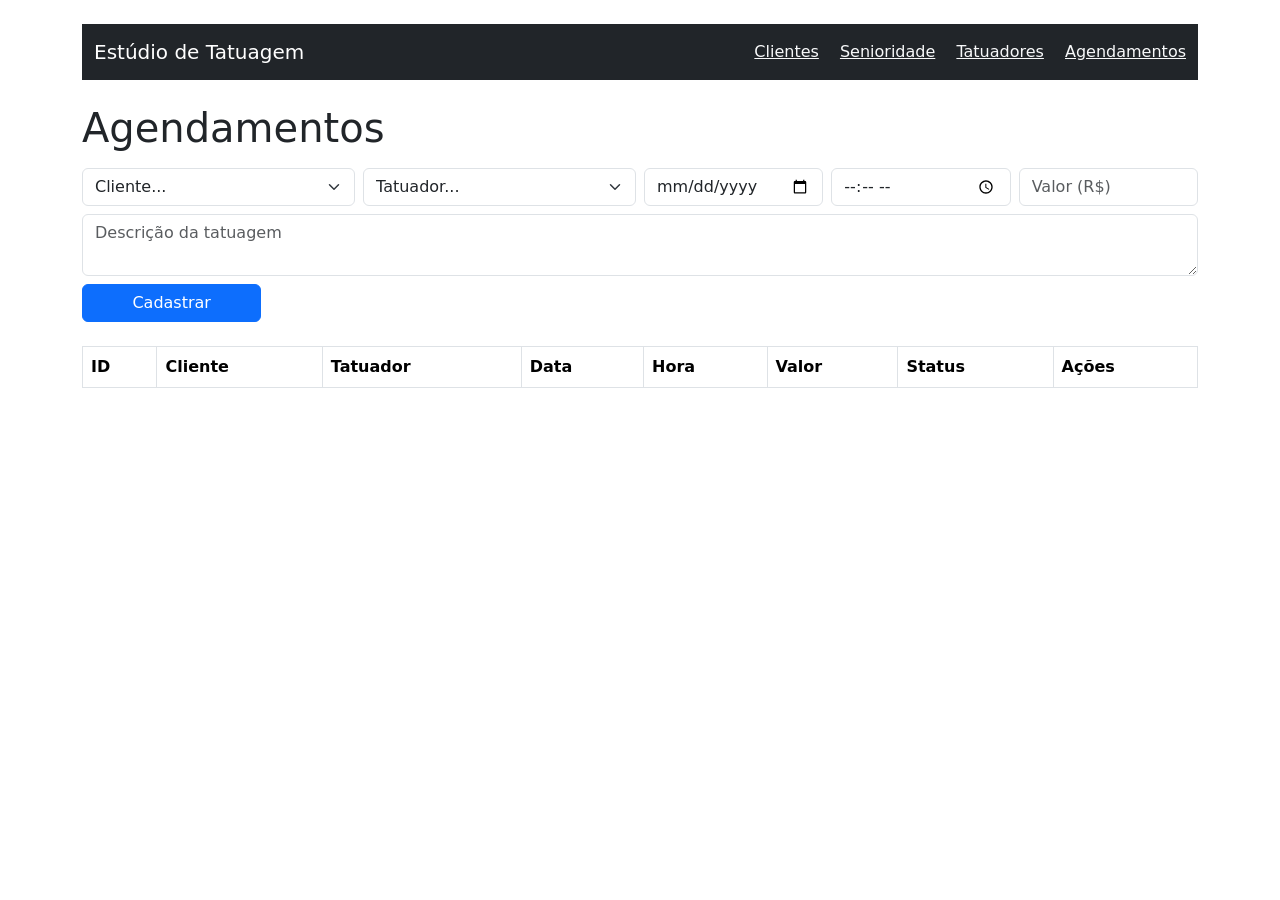
==== frontend/agendamentos.html @ 3b1fe72a "finalizei a aula 8, conectando o agendamento, usandoa festAPI para testar, usei o front para testar," ====
<!DOCTYPE html>
<html lang="pt-br">
<head>
  <meta charset="UTF-8">
  <title>Agendamentos — Estúdio de Tatuagem</title>
  <link href="https://cdn.jsdelivr.net/npm/bootstrap@5.3.0/dist/css/bootstrap.min.css" rel="stylesheet">
</head>
<body class="container py-4">

  <nav class="navbar navbar-dark bg-dark mb-4">
    <div class="container">
      <span class="navbar-brand">Estúdio de Tatuagem</span>
      <div>
        <a href="clientes.html" class="text-light me-3">Clientes</a>
        <a href="senioridade.html" class="text-light me-3">Senioridade</a>
        <a href="tatuadores.html" class="text-light me-3">Tatuadores</a>
        <a href="agendamentos.html" class="text-light">Agendamentos</a>
      </div>
    </div>
  </nav>

  <h1>Agendamentos</h1>

  <!-- Formulário para cadastrar novo agendamento -->
  <form id="form-agendamento" class="row g-2 mt-2 mb-4">
    <div class="col-md-3">
      <select id="idcliente" class="form-select" required>
        <option value="">Cliente...</option>
      </select>
    </div>
    <div class="col-md-3">
      <select id="idtatuador" class="form-select" required>
        <option value="">Tatuador...</option>
      </select>
    </div>
    <div class="col-md-2">
      <input type="date" id="dataagendamento" class="form-control" required>
    </div>
    <div class="col-md-2">
      <input type="time" id="horaagendamento" class="form-control" required>
    </div>
    <div class="col-md-2">
      <input type="number" id="valortatuagem" class="form-control" placeholder="Valor (R$)" step="0.01" min="0">
    </div>
    <div class="col-md-12">
      <textarea id="descricaotatuagem" class="form-control" placeholder="Descrição da tatuagem"></textarea>
    </div>

    <!-- Esse bloco começa escondido — só aparece quando estamos editando um agendamento existente -->
    <div class="col-md-3" id="bloco-status" style="display: none;">
      <select id="status" class="form-select">
        <option value="pendente">Pendente</option>
        <option value="confirmado">Confirmado</option>
        <option value="concluido">Concluído</option>
        <option value="cancelado">Cancelado</option>
      </select>
    </div>

    <div class="col-md-2">
      <button id="btn-submit-agendamento" type="submit" class="btn btn-primary w-100">Cadastrar</button>
    </div>
  </form>

  <!-- Tabela onde os agendamentos vão aparecer -->
  <table class="table table-bordered">
    <thead>
      <tr>
        <th>ID</th>
        <th>Cliente</th>
        <th>Tatuador</th>
        <th>Data</th>
        <th>Hora</th>
        <th>Valor</th>
        <th>Status</th>
        <th>Ações</th>
      </tr>
    </thead>
    <tbody id="corpo-tabela">
      <!-- os agendamentos vão aparecer aqui -->
    </tbody>
  </table>

  <script src="js/agendamentos.js"></script>

</body>
</html>
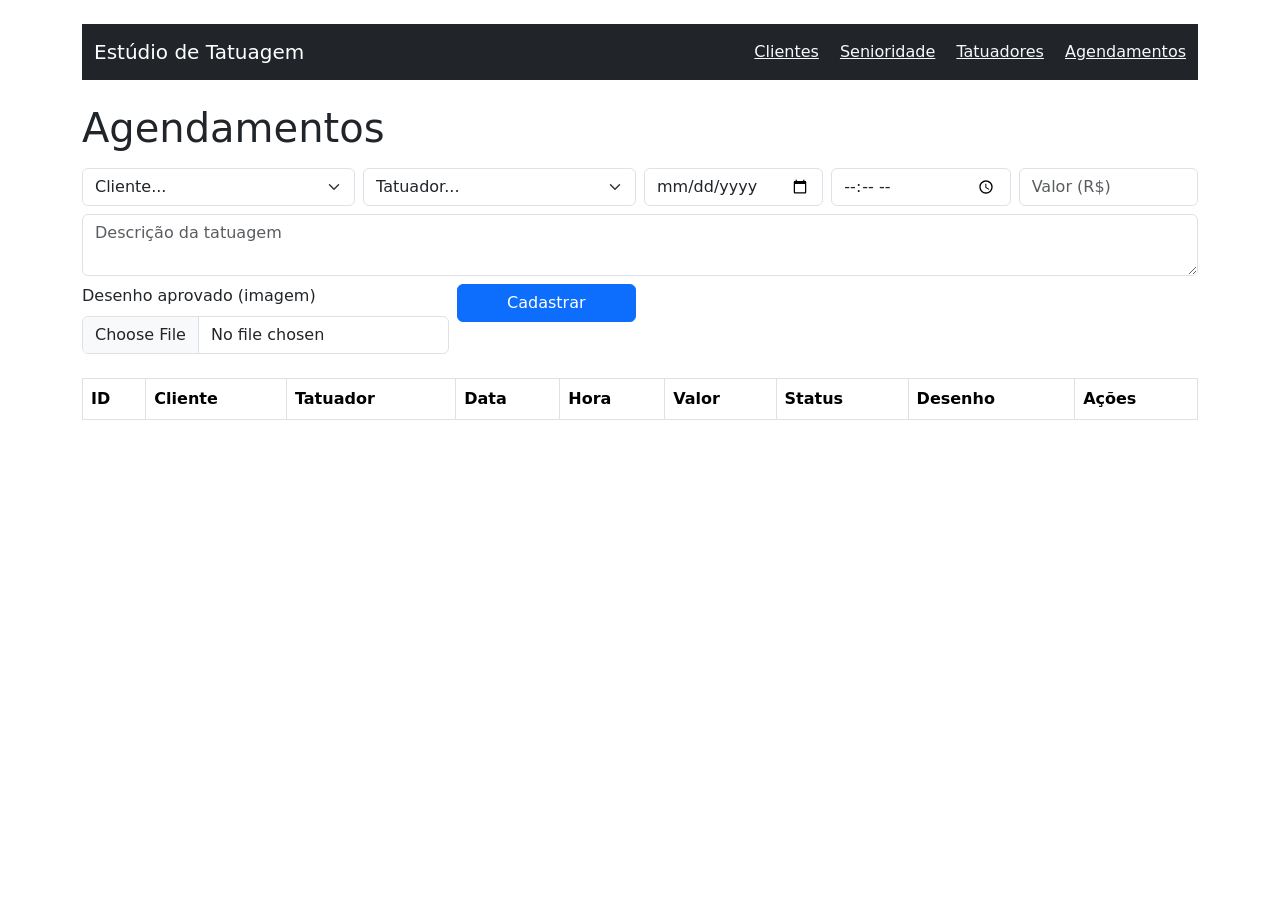
==== commit b5ea4104: "finalizei a aula 9, consegui dar continuidade a atividade pois antes o fastap não estava carregando," ====
--- a/frontend/agendamentos.html
+++ b/frontend/agendamentos.html
@@ -1,86 +1,110 @@
-<!DOCTYPE html>
+<!doctype html>
 <html lang="pt-br">
-<head>
-  <meta charset="UTF-8">
-  <title>Agendamentos — Estúdio de Tatuagem</title>
-  <link href="https://cdn.jsdelivr.net/npm/bootstrap@5.3.0/dist/css/bootstrap.min.css" rel="stylesheet">
-</head>
-<body class="container py-4">
+  <head>
+    <meta charset="UTF-8" />
+    <title>Agendamentos — Estúdio de Tatuagem</title>
+    <link
+      href="https://cdn.jsdelivr.net/npm/bootstrap@5.3.0/dist/css/bootstrap.min.css"
+      rel="stylesheet"
+    />
+  </head>
+  <body class="container py-4">
+    <nav class="navbar navbar-dark bg-dark mb-4">
+      <div class="container">
+        <span class="navbar-brand">Estúdio de Tatuagem</span>
+        <div>
+          <a href="clientes.html" class="text-light me-3">Clientes</a>
+          <a href="senioridade.html" class="text-light me-3">Senioridade</a>
+          <a href="tatuadores.html" class="text-light me-3">Tatuadores</a>
+          <a href="agendamentos.html" class="text-light">Agendamentos</a>
+        </div>
+      </div>
+    </nav>
 
-  <nav class="navbar navbar-dark bg-dark mb-4">
-    <div class="container">
-      <span class="navbar-brand">Estúdio de Tatuagem</span>
-      <div>
-        <a href="clientes.html" class="text-light me-3">Clientes</a>
-        <a href="senioridade.html" class="text-light me-3">Senioridade</a>
-        <a href="tatuadores.html" class="text-light me-3">Tatuadores</a>
-        <a href="agendamentos.html" class="text-light">Agendamentos</a>
+    <h1>Agendamentos</h1>
+
+    <!-- Formulário para cadastrar novo agendamento -->
+    <form id="form-agendamento" class="row g-2 mt-2 mb-4">
+      <div class="col-md-3">
+        <select id="idcliente" class="form-select" required>
+          <option value="">Cliente...</option>
+        </select>
       </div>
-    </div>
-  </nav>
+      <div class="col-md-3">
+        <select id="idtatuador" class="form-select" required>
+          <option value="">Tatuador...</option>
+        </select>
+      </div>
+      <div class="col-md-2">
+        <input type="date" id="dataagendamento" class="form-control" required />
+      </div>
+      <div class="col-md-2">
+        <input type="time" id="horaagendamento" class="form-control" required />
+      </div>
+      <div class="col-md-2">
+        <input
+          type="number"
+          id="valortatuagem"
+          class="form-control"
+          placeholder="Valor (R$)"
+          step="0.01"
+          min="0"
+        />
+      </div>
+      <div class="col-md-12">
+        <textarea
+          id="descricaotatuagem"
+          class="form-control"
+          placeholder="Descrição da tatuagem"
+        ></textarea>
+      </div>
+      <div class="col-md-4">
+        <label class="form-label">Desenho aprovado (imagem)</label>
+        <input type="file" id="desenho" class="form-control" accept="image/*" />
+      </div>
 
-  <h1>Agendamentos</h1>
 
-  <!-- Formulário para cadastrar novo agendamento -->
-  <form id="form-agendamento" class="row g-2 mt-2 mb-4">
-    <div class="col-md-3">
-      <select id="idcliente" class="form-select" required>
-        <option value="">Cliente...</option>
-      </select>
-    </div>
-    <div class="col-md-3">
-      <select id="idtatuador" class="form-select" required>
-        <option value="">Tatuador...</option>
-      </select>
-    </div>
-    <div class="col-md-2">
-      <input type="date" id="dataagendamento" class="form-control" required>
-    </div>
-    <div class="col-md-2">
-      <input type="time" id="horaagendamento" class="form-control" required>
-    </div>
-    <div class="col-md-2">
-      <input type="number" id="valortatuagem" class="form-control" placeholder="Valor (R$)" step="0.01" min="0">
-    </div>
-    <div class="col-md-12">
-      <textarea id="descricaotatuagem" class="form-control" placeholder="Descrição da tatuagem"></textarea>
-    </div>
+      <!-- Esse bloco começa escondido — só aparece quando estamos editando um agendamento existente -->
+      <div class="col-md-3" id="bloco-status" style="display: none">
+        <select id="status" class="form-select">
+          <option value="pendente">Pendente</option>
+          <option value="confirmado">Confirmado</option>
+          <option value="concluido">Concluído</option>
+          <option value="cancelado">Cancelado</option>
+        </select>
+      </div>
 
-    <!-- Esse bloco começa escondido — só aparece quando estamos editando um agendamento existente -->
-    <div class="col-md-3" id="bloco-status" style="display: none;">
-      <select id="status" class="form-select">
-        <option value="pendente">Pendente</option>
-        <option value="confirmado">Confirmado</option>
-        <option value="concluido">Concluído</option>
-        <option value="cancelado">Cancelado</option>
-      </select>
-    </div>
+      <div class="col-md-2">
+        <button
+          id="btn-submit-agendamento"
+          type="submit"
+          class="btn btn-primary w-100"
+        >
+          Cadastrar
+        </button>
+      </div>
+    </form>
 
-    <div class="col-md-2">
-      <button id="btn-submit-agendamento" type="submit" class="btn btn-primary w-100">Cadastrar</button>
-    </div>
-  </form>
+    <!-- Tabela onde os agendamentos vão aparecer -->
+    <table class="table table-bordered">
+      <thead>
+        <tr>
+          <th>ID</th>
+          <th>Cliente</th>
+          <th>Tatuador</th>
+          <th>Data</th>
+          <th>Hora</th>
+          <th>Valor</th>
+          <th>Status</th>
+          <th>Desenho</th>
+          <th>Ações</th>
+        </tr>
+      </thead>
+      <tbody id="corpo-tabela">
+        <!-- os agendamentos vão aparecer aqui -->
+      </tbody>
+    </table>
 
-  <!-- Tabela onde os agendamentos vão aparecer -->
-  <table class="table table-bordered">
-    <thead>
-      <tr>
-        <th>ID</th>
-        <th>Cliente</th>
-        <th>Tatuador</th>
-        <th>Data</th>
-        <th>Hora</th>
-        <th>Valor</th>
-        <th>Status</th>
-        <th>Ações</th>
-      </tr>
-    </thead>
-    <tbody id="corpo-tabela">
-      <!-- os agendamentos vão aparecer aqui -->
-    </tbody>
-  </table>
-
-  <script src="js/agendamentos.js"></script>
-
-</body>
-</html>+    <script src="js/agendamentos.js"></script>
+  </body>
+</html>
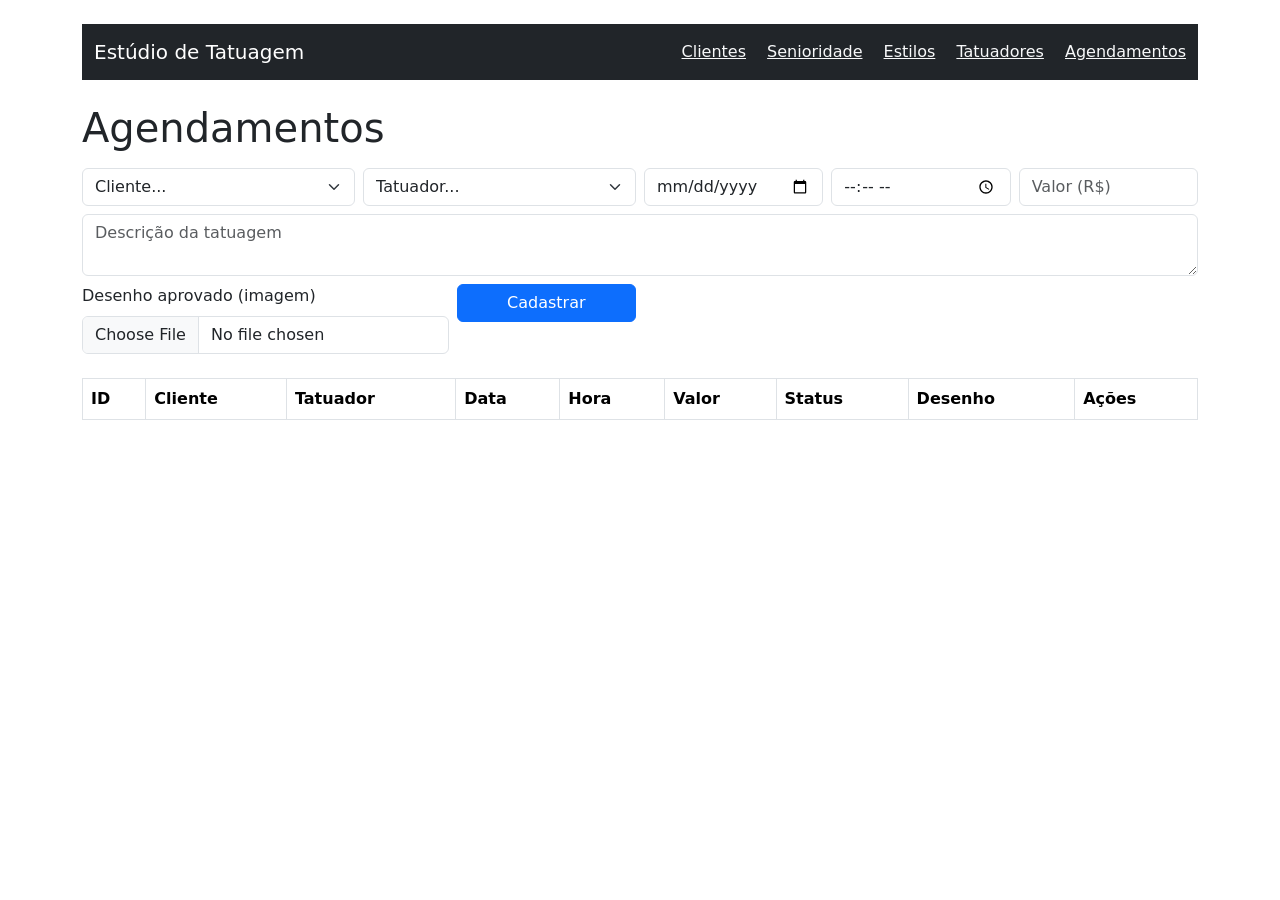
==== commit c3a88161: "iniciei e terminei aula10, adicionei a check box a pagina de tatuadores assim mostrando os estilos q" ====
--- a/frontend/agendamentos.html
+++ b/frontend/agendamentos.html
@@ -15,6 +15,7 @@
         <div>
           <a href="clientes.html" class="text-light me-3">Clientes</a>
           <a href="senioridade.html" class="text-light me-3">Senioridade</a>
+          <a href="estilos.html" class="text-light me-3">Estilos</a>
           <a href="tatuadores.html" class="text-light me-3">Tatuadores</a>
           <a href="agendamentos.html" class="text-light">Agendamentos</a>
         </div>
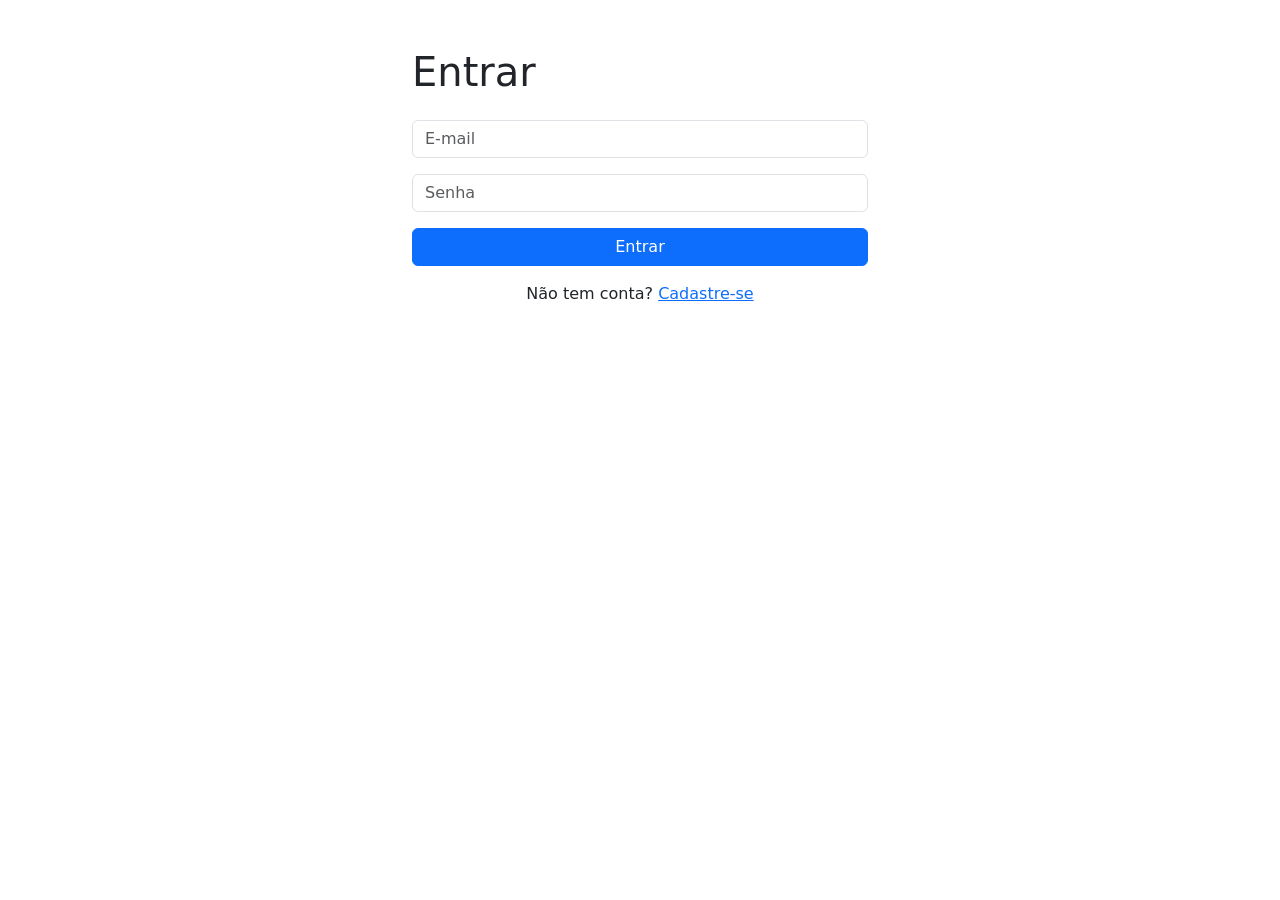
==== commit 7d4c6df9: "finalizei a aula 15, onde fizemos a autenticação e proteção das rotas no front, usando o localStorag" ====
--- a/frontend/agendamentos.html
+++ b/frontend/agendamentos.html
@@ -17,7 +17,10 @@
           <a href="senioridade.html" class="text-light me-3">Senioridade</a>
           <a href="estilos.html" class="text-light me-3">Estilos</a>
           <a href="tatuadores.html" class="text-light me-3">Tatuadores</a>
-          <a href="agendamentos.html" class="text-light">Agendamentos</a>
+          <a href="agendamentos.html" class="text-light me-3">Agendamentos</a>
+          <button onclick="sair()" class="btn btn-outline-light btn-sm">
+            Sair
+          </button>
         </div>
       </div>
     </nav>
@@ -64,7 +67,6 @@
         <input type="file" id="desenho" class="form-control" accept="image/*" />
       </div>
 
-
       <!-- Esse bloco começa escondido — só aparece quando estamos editando um agendamento existente -->
       <div class="col-md-3" id="bloco-status" style="display: none">
         <select id="status" class="form-select">
@@ -106,6 +108,7 @@
       </tbody>
     </table>
 
+    <script src="js/auth.js"></script>
     <script src="js/agendamentos.js"></script>
   </body>
 </html>
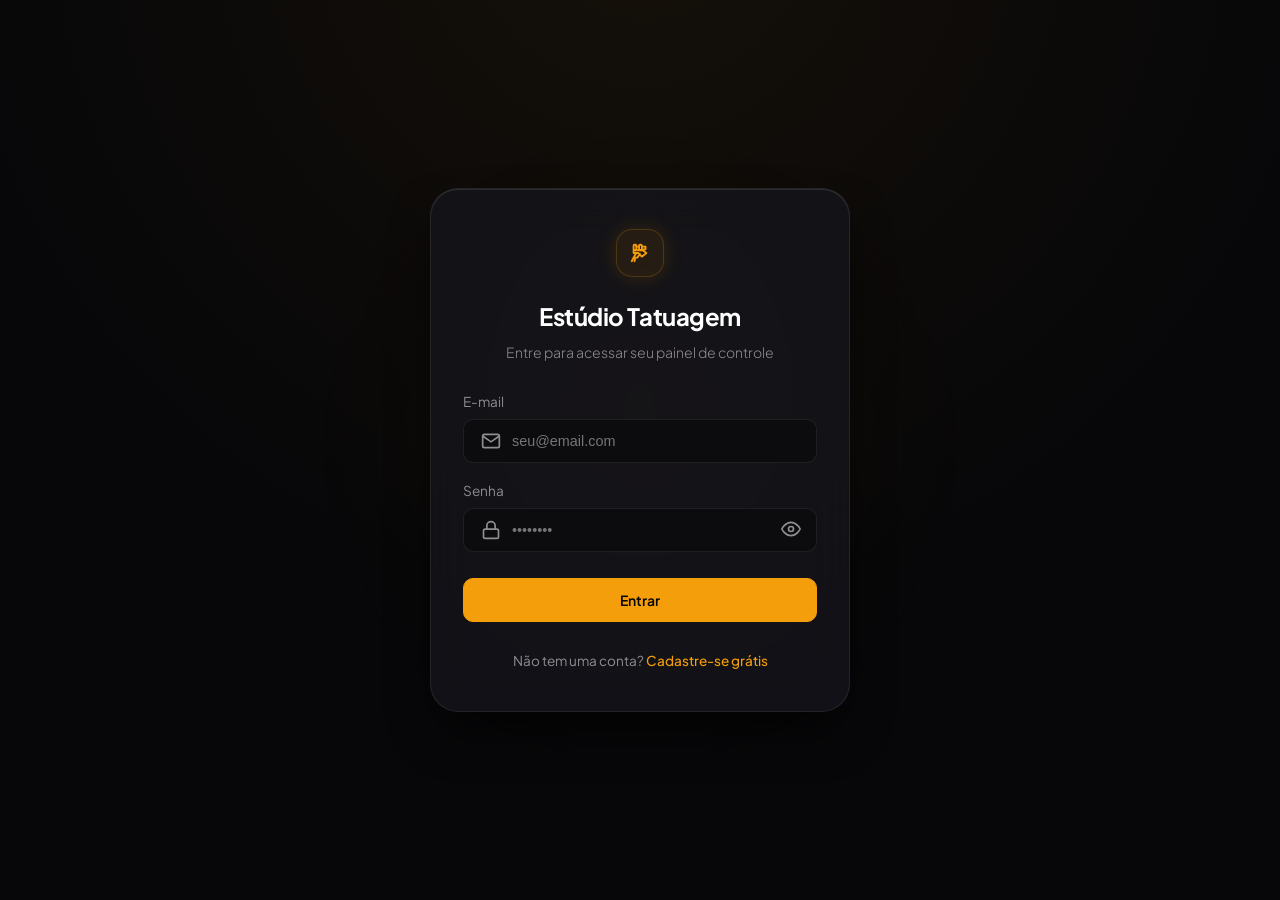
==== commit 625c2109: "fiz todo o frontend do sitema, dês da parte inicial a cada pagina, deixando responsiva, com animaçõe" ====
--- a/frontend/agendamentos.html
+++ b/frontend/agendamentos.html
@@ -2,113 +2,198 @@
 <html lang="pt-br">
   <head>
     <meta charset="UTF-8" />
+    <meta name="viewport" content="width=device-width, initial-scale=1.0" />
     <title>Agendamentos — Estúdio de Tatuagem</title>
-    <link
-      href="https://cdn.jsdelivr.net/npm/bootstrap@5.3.0/dist/css/bootstrap.min.css"
-      rel="stylesheet"
-    />
+    <link rel="icon" type="image/svg+xml" href="favicon.svg" />
+    
+    <!-- Fonte Plus Jakarta Sans -->
+    <link rel="preconnect" href="https://fonts.googleapis.com">
+    <link rel="preconnect" href="https://fonts.gstatic.com" crossorigin>
+    <link href="https://fonts.googleapis.com/css2?family=Plus+Jakarta+Sans:wght@300;400;500;600;700&display=swap" rel="stylesheet">
+    
+    <!-- CSS do Projeto -->
+    <link rel="stylesheet" href="style.css" />
   </head>
-  <body class="container py-4">
-    <nav class="navbar navbar-dark bg-dark mb-4">
-      <div class="container">
-        <span class="navbar-brand">Estúdio de Tatuagem</span>
-        <div>
-          <a href="clientes.html" class="text-light me-3">Clientes</a>
-          <a href="senioridade.html" class="text-light me-3">Senioridade</a>
-          <a href="estilos.html" class="text-light me-3">Estilos</a>
-          <a href="tatuadores.html" class="text-light me-3">Tatuadores</a>
-          <a href="agendamentos.html" class="text-light me-3">Agendamentos</a>
-          <button onclick="sair()" class="btn btn-outline-light btn-sm">
-            Sair
-          </button>
+  <body>
+
+    <!-- Header Flutuante Minimalista (Single Layer) -->
+    <header class="navbar-wrapper">
+      <nav class="navbar">
+        <!-- Logo / Símbolo do Sistema -->
+        <a href="index.html" class="navbar-brand" aria-label="Home">
+          <svg class="brand-symbol" viewBox="0 0 24 24" fill="none" stroke="#f59e0b" stroke-width="2" stroke-linecap="round" stroke-linejoin="round" xmlns="http://www.w3.org/2000/svg">
+            <rect x="5" y="3" width="3" height="6" rx="1"/>
+            <rect x="11" y="3" width="3" height="6" rx="1"/>
+            <path d="M8 5h3m3 0h4v3h-4M5 9h10l4 3-5 4-4-4H5zM8 12l-3 5h4l3-4M5 17l-2 4M7 17l-1 4" stroke="#f59e0b" stroke-width="2" stroke-linecap="round" stroke-linejoin="round"/>
+          </svg>
+        </a>
+        <button type="button" class="nav-toggle-btn" aria-label="Abrir menu" aria-expanded="false" aria-controls="nav-links" data-nav-toggle>
+          <svg viewBox="0 0 24 24" fill="none" stroke="currentColor" stroke-width="2" stroke-linecap="round" aria-hidden="true">
+            <path d="M4 6h16M4 12h16M4 18h16"/>
+          </svg>
+        </button>
+        
+        <!-- Links Diretos na Navbar Principal -->
+        <div class="nav-links" id="nav-links">
+          <a href="clientes.html" class="nav-link">Clientes</a>
+          <a href="senioridade.html" class="nav-link">Senioridade</a>
+          <a href="estilos.html" class="nav-link">Estilos</a>
+          <a href="tatuadores.html" class="nav-link">Tatuadores</a>
+          <a href="agendamentos.html" class="nav-link active">Agendamentos</a>
+          <button type="button" onclick="abrirModalSair()" class="btn-logout">Sair</button>
+        </div>
+
+      </nav>
+    </header>
+
+    <!-- Conteúdo Principal -->
+    <main class="main-container">
+      <div class="page-header">
+        <h1>Agendamentos</h1>
+        <p class="subtitle">Gerencie os horários e sessões do estúdio</p>
+      </div>
+
+      <!-- Card do Formulário -->
+      <section class="card">
+        <h2 class="card-title">Novo Agendamento</h2>
+        
+        <form id="form-agendamento" class="form-grid">
+          <div class="form-group">
+            <label for="idcliente" class="form-label">Cliente</label>
+            <select id="idcliente" class="form-control" required>
+              <option value="">Selecione o Cliente...</option>
+            </select>
+          </div>
+
+          <div class="form-group">
+            <label for="idtatuador" class="form-label">Tatuador</label>
+            <select id="idtatuador" class="form-control" required>
+              <option value="">Selecione o Tatuador...</option>
+            </select>
+          </div>
+
+          <div class="form-group">
+            <label for="dataagendamento" class="form-label">Data</label>
+            <input type="date" id="dataagendamento" class="form-control" required />
+          </div>
+
+          <div class="form-group">
+            <label for="horaagendamento" class="form-label">Hora</label>
+            <input type="time" id="horaagendamento" class="form-control" required />
+          </div>
+
+          <div class="form-group">
+            <label for="valortatuagem" class="form-label">Valor (R$)</label>
+            <input
+              type="number"
+              id="valortatuagem"
+              class="form-control"
+              placeholder="0,00"
+              step="0.01"
+              min="0"
+            />
+          </div>
+
+          <div class="form-group col-full">
+            <label for="descricaotatuagem" class="form-label">Descrição da Tatuagem</label>
+            <textarea
+              id="descricaotatuagem"
+              class="form-control"
+              rows="3"
+              placeholder="Detalhes da sessão, local do corpo, tamanho..."
+            ></textarea>
+          </div>
+
+          <div class="form-group col-span-2">
+            <label for="desenho" class="form-label">Desenho aprovado (imagem)</label>
+            <input type="file" id="desenho" class="form-control file-input" accept="image/*" />
+          </div>
+
+          <div class="form-group col-span-2" id="bloco-status" style="display: none">
+            <label for="status" class="form-label">Status do Agendamento</label>
+            <select id="status" class="form-control">
+              <option value="pendente">Pendente</option>
+              <option value="confirmado">Confirmado</option>
+              <option value="concluido">Concluído</option>
+              <option value="cancelado">Cancelado</option>
+            </select>
+          </div>
+
+          <div class="form-group col-full form-actions">
+            <button id="btn-submit-agendamento" type="submit" class="btn btn-primary">
+              Cadastrar Agendamento
+            </button>
+          </div>
+        </form>
+      </section>
+
+      <!-- Card da Tabela de Dados -->
+      <section class="card mt-4">
+        <h2 class="card-title">Sessões Agendadas</h2>
+        
+        <div class="table-responsive">
+          <table class="table">
+            <thead>
+              <tr>
+                <th>ID</th>
+                <th>Cliente</th>
+                <th>Tatuador</th>
+                <th>Data</th>
+                <th>Hora</th>
+                <th>Valor</th>
+                <th>Status</th>
+                <th>Desenho</th>
+                <th>Ações</th>
+              </tr>
+            </thead>
+            <tbody id="corpo-tabela">
+              <!-- Renderizado dinamicamente via JS -->
+            </tbody>
+          </table>
+        </div>
+      </section>
+    </main>
+
+    <!-- MODAL 1: Confirmar Saída -->
+    <div id="modal-sair" class="modal-overlay">
+      <div class="modal-card">
+        <div class="modal-icon modal-icon-warning">
+          <svg viewBox="0 0 24 24" fill="none" stroke="currentColor" stroke-width="2">
+            <path d="M9 21H5a2 2 0 0 1-2-2V5a2 2 0 0 1 2-2h4"></path>
+            <polyline points="16 17 21 12 16 7"></polyline>
+            <line x1="21" y1="12" x2="9" y2="12"></line>
+          </svg>
+        </div>
+        <h3 class="modal-title">Deseja realmente sair?</h3>
+        <p class="modal-text">Sua sessão atual será encerrada. Você precisará fazer login novamente para acessar o sistema.</p>
+        <div class="modal-actions">
+          <button type="button" class="btn btn-secondary" onclick="fecharModalSair()">Cancelar</button>
+          <button type="button" class="btn btn-danger" onclick="confirmarSaida()">Sair do Sistema</button>
         </div>
       </div>
-    </nav>
+    </div>
 
-    <h1>Agendamentos</h1>
+    <!-- MODAL 2: Cadastro Realizado com Sucesso -->
+    <div id="modal-sucesso" class="modal-overlay">
+      <div class="modal-card">
+        <div class="modal-icon modal-icon-success">
+          <svg viewBox="0 0 24 24" fill="none" stroke="currentColor" stroke-width="2">
+            <path d="M22 11.08V12a10 10 0 1 1-5.93-9.14"></path>
+            <polyline points="22 4 12 14.01 9 11.01"></polyline>
+          </svg>
+        </div>
+        <h3 class="modal-title">Agendamento Realizado!</h3>
+        <p class="modal-text">Os dados foram registrados no banco de dados com sucesso e a lista foi atualizada.</p>
+        <div class="modal-actions">
+          <button type="button" class="btn btn-primary" onclick="fecharModalSucesso()">Continuar</button>
+        </div>
+      </div>
+    </div>
 
-    <!-- Formulário para cadastrar novo agendamento -->
-    <form id="form-agendamento" class="row g-2 mt-2 mb-4">
-      <div class="col-md-3">
-        <select id="idcliente" class="form-select" required>
-          <option value="">Cliente...</option>
-        </select>
-      </div>
-      <div class="col-md-3">
-        <select id="idtatuador" class="form-select" required>
-          <option value="">Tatuador...</option>
-        </select>
-      </div>
-      <div class="col-md-2">
-        <input type="date" id="dataagendamento" class="form-control" required />
-      </div>
-      <div class="col-md-2">
-        <input type="time" id="horaagendamento" class="form-control" required />
-      </div>
-      <div class="col-md-2">
-        <input
-          type="number"
-          id="valortatuagem"
-          class="form-control"
-          placeholder="Valor (R$)"
-          step="0.01"
-          min="0"
-        />
-      </div>
-      <div class="col-md-12">
-        <textarea
-          id="descricaotatuagem"
-          class="form-control"
-          placeholder="Descrição da tatuagem"
-        ></textarea>
-      </div>
-      <div class="col-md-4">
-        <label class="form-label">Desenho aprovado (imagem)</label>
-        <input type="file" id="desenho" class="form-control" accept="image/*" />
-      </div>
-
-      <!-- Esse bloco começa escondido — só aparece quando estamos editando um agendamento existente -->
-      <div class="col-md-3" id="bloco-status" style="display: none">
-        <select id="status" class="form-select">
-          <option value="pendente">Pendente</option>
-          <option value="confirmado">Confirmado</option>
-          <option value="concluido">Concluído</option>
-          <option value="cancelado">Cancelado</option>
-        </select>
-      </div>
-
-      <div class="col-md-2">
-        <button
-          id="btn-submit-agendamento"
-          type="submit"
-          class="btn btn-primary w-100"
-        >
-          Cadastrar
-        </button>
-      </div>
-    </form>
-
-    <!-- Tabela onde os agendamentos vão aparecer -->
-    <table class="table table-bordered">
-      <thead>
-        <tr>
-          <th>ID</th>
-          <th>Cliente</th>
-          <th>Tatuador</th>
-          <th>Data</th>
-          <th>Hora</th>
-          <th>Valor</th>
-          <th>Status</th>
-          <th>Desenho</th>
-          <th>Ações</th>
-        </tr>
-      </thead>
-      <tbody id="corpo-tabela">
-        <!-- os agendamentos vão aparecer aqui -->
-      </tbody>
-    </table>
-
+    <!-- Scripts da Aplicação -->
+    <script src="js/navbar.js"></script>
+    <script src="js/modais.js"></script>
     <script src="js/auth.js"></script>
     <script src="js/agendamentos.js"></script>
   </body>
-</html>
+</html>
--- a/frontend/style.css
+++ b/frontend/style.css
@@ -0,0 +1,833 @@
+/* ==========================================================================
+   DESIGN SYSTEM & UI/UX - ESTÚDIO DE TATUAGEM
+   Dark Glassmorphism Clean, Responsive & Refined Buttons
+   ========================================================================== */
+@import url('https://fonts.googleapis.com/css2?family=Plus+Jakarta+Sans:wght@300;400;500;600;700;800&display=swap');
+
+:root {
+  /* Cores Principais e Fundo */
+  --bg-main: #070709;
+  --bg-card: rgba(18, 18, 22, 0.75);
+  --bg-input: rgba(12, 12, 15, 0.85);
+
+  /* Cores de Texto */
+  --text-title: #ffffff;
+  --text-body: #d1d1d6;
+  --text-muted: #8e8e93;
+
+  /* Destaque Âmbar / Dourado */
+  --accent-amber: #f59e0b;
+  --accent-amber-glow: rgba(245, 158, 11, 0.2);
+  --accent-amber-hover: #fbbf24;
+
+  /* Ações Secundárias e Alertas */
+  --accent-red: #ef4444;
+  --accent-red-hover: #dc2626;
+  --accent-green: #10b981;
+
+  /* Bordas e Vidro */
+  --border-subtle: rgba(255, 255, 255, 0.08);
+  --glass-blur: blur(24px);
+  
+  /* Tipografia e Raios */
+  --font-sans: 'Plus Jakarta Sans', system-ui, -apple-system, sans-serif;
+  --radius-pill: 9999px;
+  --radius-card: 24px;
+  --radius-input: 10px;
+  --radius-btn: 10px;
+
+  /* Transição Smooth */
+  --transition-smooth: all 0.35s cubic-bezier(0.16, 1, 0.3, 1);
+}
+
+/* Reset Base */
+*, *::before, *::after {
+  box-sizing: border-box;
+  margin: 0;
+  padding: 0;
+}
+
+body {
+  font-family: var(--font-sans);
+  background-color: var(--bg-main);
+  color: var(--text-body);
+  line-height: 1.6;
+  -webkit-font-smoothing: antialiased;
+  background-image: radial-gradient(circle at 50% -10%, rgba(245, 158, 11, 0.06), transparent 60%);
+  background-attachment: fixed;
+  min-height: 100vh;
+  overflow-x: hidden;
+}
+
+a {
+  text-decoration: none !important;
+  color: inherit;
+}
+
+/* ==========================================================================
+   NAVBAR FLUTUANTE COM MENU SANDUÍCHE RESPONSIVO
+   ========================================================================== */
+.navbar-wrapper {
+  position: fixed;
+  top: 0;
+  left: 0;
+  right: 0;
+  z-index: 1000;
+  display: flex;
+  justify-content: center;
+  padding: 1.25rem 1rem 0;
+  pointer-events: none;
+}
+
+.navbar {
+  pointer-events: auto;
+  width: 100%;
+  max-width: 900px;
+  background: rgba(18, 18, 22, 0.85);
+  backdrop-filter: var(--glass-blur);
+  -webkit-backdrop-filter: var(--glass-blur);
+  border: 1px solid var(--border-subtle);
+  border-radius: var(--radius-pill);
+  padding: 0.5rem 1.25rem;
+  display: flex;
+  align-items: center;
+  justify-content: space-between;
+  transition: var(--transition-smooth);
+  box-shadow: 0 10px 30px rgba(0, 0, 0, 0.4);
+  position: relative;
+}
+
+.navbar-brand {
+  display: flex;
+  align-items: center;
+  gap: 0.6rem;
+}
+
+.brand-symbol {
+  width: 24px;
+  height: 24px;
+  color: var(--accent-amber);
+  transition: var(--transition-smooth);
+}
+
+.brand-text-label {
+  font-weight: 600;
+  color: var(--text-title);
+  font-size: 0.95rem;
+}
+
+.nav-links {
+  display: flex;
+  align-items: center;
+  gap: 0.25rem;
+}
+
+.nav-link {
+  color: var(--text-muted);
+  font-size: 0.85rem;
+  font-weight: 400;
+  padding: 0.45rem 0.9rem;
+  border-radius: var(--radius-pill);
+  transition: var(--transition-smooth);
+}
+
+.nav-link:hover, .nav-link.active {
+  color: var(--text-title);
+  background: rgba(255, 255, 255, 0.08);
+}
+
+.btn-logout {
+  background: transparent;
+  border: 1px solid rgba(239, 68, 68, 0.35);
+  color: var(--accent-red);
+  padding: 0.4rem 1rem;
+  border-radius: var(--radius-pill);
+  font-size: 0.8rem;
+  font-weight: 500;
+  cursor: pointer;
+  transition: var(--transition-smooth);
+}
+
+.btn-logout:hover {
+  color: #ffffff;
+  background: rgba(239, 68, 68, 0.2);
+  border-color: var(--accent-red);
+}
+
+/* Botão do Menu Sanduíche (Mobile) */
+.nav-toggle-btn {
+  display: none;
+  background: transparent;
+  border: none;
+  color: var(--text-title);
+  cursor: pointer;
+  padding: 0.35rem;
+}
+
+.nav-toggle-btn svg { width: 24px; height: 24px; }
+
+/* ==========================================================================
+   BOTÕES PADRONIZADOS E AÇÕES DE TABELA (VERMELHO SECUNDÁRIO)
+   ========================================================================== */
+.btn {
+  display: inline-flex;
+  align-items: center;
+  justify-content: center;
+  padding: 0.75rem 1.5rem;
+  height: 44px;
+  border-radius: var(--radius-btn);
+  font-weight: 500;
+  font-size: 0.875rem;
+  font-family: inherit;
+  white-space: nowrap;
+  cursor: pointer;
+  border: 1px solid transparent;
+  transition: var(--transition-smooth);
+}
+
+.btn-primary {
+  background-color: var(--accent-amber);
+  color: #000000;
+  border-color: var(--accent-amber);
+  font-weight: 600;
+}
+
+.btn-primary:hover {
+  background-color: var(--accent-amber-hover);
+  box-shadow: 0 6px 20px var(--accent-amber-glow);
+  transform: translateY(-1px);
+}
+
+.btn-danger {
+  background: rgba(239, 68, 68, 0.06);
+  color: var(--accent-red);
+  border-color: rgba(239, 68, 68, 0.35);
+}
+
+.btn-danger:hover {
+  background: rgba(239, 68, 68, 0.2);
+  color: #ffffff;
+  border-color: var(--accent-red);
+}
+
+/* Botões Secundários Translúcidos da Tabela */
+.btn-table-edit,
+.btn-table-delete,
+.btn-edit, 
+.btn-delete {
+  display: inline-flex;
+  align-items: center;
+  justify-content: center;
+  height: 32px;
+  padding: 0 0.9rem;
+  border-radius: 8px;
+  font-size: 0.785rem;
+  font-weight: 500;
+  cursor: pointer;
+  background: rgba(255, 255, 255, 0.03);
+  backdrop-filter: blur(8px);
+  -webkit-backdrop-filter: blur(8px);
+  transition: var(--transition-smooth);
+  margin-right: 0.6rem;
+}
+
+/* Botão Editar: Borda clara translúcida */
+.btn-table-edit, .btn-edit {
+  color: var(--text-body);
+  border: 1px solid rgba(255, 255, 255, 0.15);
+}
+
+.btn-table-edit:hover, .btn-edit:hover {
+  color: var(--text-title);
+  background: rgba(255, 255, 255, 0.08);
+  border-color: rgba(255, 255, 255, 0.3);
+  transform: translateY(-1px);
+}
+
+/* Botão Excluir: Vermelho Secundário Translúcido */
+.btn-table-delete, .btn-delete {
+  color: var(--accent-red) !important;
+  border: 1px solid rgba(239, 68, 68, 0.35) !important;
+  background: rgba(239, 68, 68, 0.06) !important;
+}
+
+.btn-table-delete:hover, .btn-delete:hover {
+  color: #ffffff !important;
+  background: rgba(239, 68, 68, 0.22) !important;
+  border-color: var(--accent-red) !important;
+  box-shadow: 0 0 12px rgba(239, 68, 68, 0.25);
+  transform: translateY(-1px);
+}
+
+/* ==========================================================================
+   CARDS & CORREÇÃO DO DASHBOARD
+   ========================================================================== */
+.main-container {
+  max-width: 1050px;
+  margin: 0 auto;
+  padding: 7.5rem 1.25rem 4rem;
+}
+
+.page-header { margin-bottom: 2rem; }
+.page-header h1 { font-size: 2rem; font-weight: 600; color: var(--text-title); letter-spacing: -0.02em; }
+.subtitle { color: var(--text-muted); font-size: 0.9rem; font-weight: 300; }
+
+.card {
+  background: var(--bg-card);
+  backdrop-filter: var(--glass-blur);
+  -webkit-backdrop-filter: var(--glass-blur);
+  border: 1px solid var(--border-subtle);
+  border-radius: var(--radius-card);
+  padding: 2rem;
+}
+
+.card-title { font-size: 1.15rem; font-weight: 500; color: var(--text-title); margin-bottom: 1.25rem; }
+.mt-4 { margin-top: 2rem; }
+
+/* Grid Fix do Dashboard */
+.dashboard-grid {
+  display: grid;
+  grid-template-columns: repeat(auto-fit, minmax(280px, 1fr));
+  gap: 1.25rem;
+}
+
+.dashboard-card {
+  background: var(--bg-card);
+  backdrop-filter: var(--glass-blur);
+  border: 1px solid var(--border-subtle);
+  border-radius: var(--radius-card);
+  padding: 1.75rem;
+  display: flex;
+  align-items: center;
+  gap: 1.25rem;
+  transition: var(--transition-smooth);
+}
+
+.dashboard-card:hover {
+  transform: translateY(-3px);
+  border-color: rgba(255, 255, 255, 0.2);
+  background: rgba(24, 24, 30, 0.85);
+}
+
+/* Trava rígida para evitar que ícones do Dashboard estoure m na tela */
+.dashboard-icon {
+  width: 48px !important;
+  height: 48px !important;
+  min-width: 48px !important;
+  min-height: 48px !important;
+  max-width: 48px !important;
+  max-height: 48px !important;
+  border-radius: 14px;
+  background: rgba(255, 255, 255, 0.04);
+  border: 1px solid var(--border-subtle);
+  display: flex;
+  align-items: center;
+  justify-content: center;
+  color: var(--accent-amber);
+  flex-shrink: 0;
+}
+
+.dashboard-icon svg {
+  width: 22px !important;
+  height: 22px !important;
+  max-width: 22px !important;
+  max-height: 22px !important;
+}
+
+.dashboard-card-info h2 { font-size: 1.05rem; font-weight: 600; color: var(--text-title); margin-bottom: 0.25rem; }
+.dashboard-card-info p { font-size: 0.8rem; color: var(--text-muted); font-weight: 300; }
+
+/* ==========================================================================
+   FORMULÁRIOS & TABELAS
+   ========================================================================== */
+.form-grid { display: grid; grid-template-columns: repeat(12, 1fr); gap: 1.25rem; }
+.form-group { grid-column: span 3; display: flex; flex-direction: column; gap: 0.4rem; }
+.col-span-2 { grid-column: span 2; }
+.col-span-3 { grid-column: span 3; }
+.col-span-4 { grid-column: span 4; }
+.col-full { grid-column: 1 / -1; }
+
+.form-label { font-size: 0.85rem; color: var(--text-muted); font-weight: 400; }
+.form-control {
+  width: 100%;
+  background-color: var(--bg-input);
+  border: 1px solid var(--border-subtle);
+  color: var(--text-title);
+  padding: 0.8rem 1rem;
+  border-radius: var(--radius-input);
+  font-size: 0.9rem;
+  outline: none;
+  transition: var(--transition-smooth);
+}
+.form-control:focus { border-color: var(--accent-amber); box-shadow: 0 0 0 3px var(--accent-amber-glow); }
+
+.table-responsive { width: 100%; overflow-x: auto; -webkit-overflow-scrolling: touch; }
+.table { width: 100%; border-collapse: separate; border-spacing: 0; text-align: left; min-width: 650px; }
+.table th { color: var(--text-muted); font-size: 0.75rem; font-weight: 500; text-transform: uppercase; padding: 1rem; border-bottom: 1px solid var(--border-subtle); }
+.table td { padding: 1.1rem 1rem; font-size: 0.875rem; border-bottom: 1px solid var(--border-subtle); color: var(--text-body); vertical-align: middle; }
+
+/* ==========================================================================
+   AUTENTICAÇÃO UNIFICADA (LOGIN & CADASTRO SPLIT SCREEN)
+   ========================================================================== */
+.auth-split-body {
+  min-height: 100vh;
+  display: flex;
+  align-items: center;
+  justify-content: center;
+  padding: 2rem 1.25rem;
+}
+
+.auth-split-container {
+  display: flex;
+  width: 100%;
+  max-width: 1100px;
+  min-height: 640px;
+  background: rgba(18, 18, 22, 0.75);
+  backdrop-filter: var(--glass-blur);
+  border: 1px solid var(--border-subtle);
+  border-radius: 32px;
+  overflow: hidden;
+  box-shadow: 0 30px 60px -12px rgba(0, 0, 0, 0.85);
+}
+
+.auth-split-banner {
+  flex: 1.1;
+  position: relative;
+  background-color: #121217;
+  background-image: 
+    radial-gradient(circle at 30% 20%, rgba(245, 158, 11, 0.25), transparent 60%),
+    url('https://images.unsplash.com/photo-1598371839696-5c5bb00bdc28?auto=format&fit=crop&q=80&w=1000');
+  background-size: cover;
+  background-position: center;
+  display: flex;
+  flex-direction: column;
+  justify-content: flex-end;
+  padding: 3.5rem;
+  margin: 1rem;
+  border-radius: 24px;
+}
+
+.banner-overlay { position: absolute; inset: 0; background: linear-gradient(180deg, rgba(9, 9, 11, 0.15) 0%, rgba(9, 9, 11, 0.9) 100%); border-radius: 24px; }
+.banner-content { position: relative; z-index: 2; }
+.banner-brand { display: flex; align-items: center; gap: 0.85rem; margin-bottom: 0.75rem; }
+.banner-brand .brand-symbol { width: 32px; height: 32px; color: var(--accent-amber); }
+.banner-brand .brand-text { font-size: 1.35rem; font-weight: 600; color: var(--text-title); }
+.banner-tagline { font-size: 1rem; color: var(--text-body); font-weight: 300; max-width: 340px; }
+
+.auth-split-form-wrapper { flex: 1; display: flex; align-items: center; justify-content: center; padding: 3rem 2.5rem; }
+.auth-split-form-content { width: 100%; max-width: 380px; }
+.auth-title { font-size: 2.25rem; font-weight: 600; color: var(--text-title); letter-spacing: -0.02em; }
+.auth-subtitle { color: var(--text-muted); font-size: 0.95rem; font-weight: 300; margin-top: 0.35rem; margin-bottom: 2rem; }
+
+.auth-form-clean { display: flex; flex-direction: column; gap: 1.1rem; width: 100%; }
+.input-field-block { display: flex; flex-direction: column; gap: 0.4rem; width: 100%; }
+.input-group-icon { position: relative; display: flex; align-items: center; width: 100%; }
+
+.input-group-icon .field-icon {
+  position: absolute;
+  left: 1.1rem;
+  width: 20px;
+  height: 20px;
+  color: var(--text-muted);
+  pointer-events: none;
+  z-index: 2;
+}
+
+.form-control.input-with-icon { padding-left: 3rem !important; }
+.form-control.input-with-eye { padding-right: 3rem !important; }
+
+.btn-toggle-eye {
+  position: absolute;
+  right: 1rem;
+  background: transparent;
+  border: none;
+  color: var(--text-muted);
+  cursor: pointer;
+  z-index: 2;
+}
+.btn-toggle-eye:hover { color: var(--accent-amber); }
+.btn-toggle-eye svg { width: 20px; height: 20px; }
+
+.btn-full { width: 100%; margin-top: 0.5rem; }
+.auth-footer { margin-top: 1.75rem; font-size: 0.9rem; color: var(--text-muted); text-align: center; }
+.auth-link { color: var(--accent-amber); font-weight: 500; }
+
+/* ==========================================================================
+   MODAIS DE SISTEMA
+   ========================================================================== */
+.modal-overlay {
+  position: fixed;
+  inset: 0;
+  background-color: rgba(0, 0, 0, 0.75);
+  backdrop-filter: blur(8px);
+  z-index: 2000;
+  display: flex;
+  align-items: center;
+  justify-content: center;
+  padding: 1.5rem;
+  opacity: 0;
+  visibility: hidden;
+  transition: var(--transition-smooth);
+}
+
+.modal-overlay.active { opacity: 1; visibility: visible; }
+.modal-card { background: rgba(20, 20, 26, 0.95); border: 1px solid var(--border-subtle); border-radius: var(--radius-card); padding: 2rem; max-width: 420px; width: 100%; text-align: center; transform: scale(0.9); transition: var(--transition-smooth); }
+.modal-overlay.active .modal-card { transform: scale(1); }
+.modal-icon { width: 52px; height: 52px; border-radius: 50%; display: flex; align-items: center; justify-content: center; margin: 0 auto 1.25rem; }
+.modal-icon svg { width: 26px; height: 26px; }
+.modal-icon-warning { background: rgba(239, 68, 68, 0.1); color: var(--accent-red); border: 1px solid rgba(239, 68, 68, 0.2); }
+.modal-icon-success { background: rgba(16, 185, 129, 0.1); color: var(--accent-green); border: 1px solid rgba(16, 185, 129, 0.2); }
+.modal-title { font-size: 1.2rem; font-weight: 600; color: var(--text-title); margin-bottom: 0.5rem; }
+.modal-text { font-size: 0.875rem; color: var(--text-muted); font-weight: 300; margin-bottom: 1.75rem; }
+.modal-actions { display: flex; gap: 0.75rem; justify-content: center; }
+
+/* ==========================================================================
+   RESPONSIVIDADE (MOBILE & TABLETS)
+   ========================================================================== */
+@media (max-width: 768px) {
+  .nav-toggle-btn { display: block; }
+
+  .nav-links {
+    display: none;
+    position: absolute;
+    top: 100%;
+    left: 0;
+    right: 0;
+    margin-top: 0.5rem;
+    background: rgba(18, 18, 22, 0.95);
+    backdrop-filter: blur(20px);
+    border: 1px solid var(--border-subtle);
+    border-radius: 20px;
+    padding: 1rem;
+    flex-direction: column;
+    gap: 0.5rem;
+    box-shadow: 0 15px 35px rgba(0, 0, 0, 0.6);
+  }
+
+  .nav-links.show { display: flex; }
+  .nav-link { width: 100%; text-align: center; padding: 0.65rem; }
+  .nav-links > a,
+  .nav-links > button { width: 100%; }
+  .nav-links .btn-logout { margin-top: 0.25rem; }
+
+  .main-container { padding-top: 8.5rem; padding-left: 1rem; padding-right: 1rem; }
+  .card { padding: 1.25rem; }
+  .form-grid { grid-template-columns: 1fr; gap: 1rem; }
+  .form-group, .col-span-2, .col-span-3, .col-span-4, .col-full { grid-column: 1 / -1 !important; }
+  
+  .auth-split-container { flex-direction: column; border-radius: 24px; }
+  .auth-split-banner { min-height: 180px; padding: 1.75rem; margin: 0.5rem; }
+  .auth-split-form-wrapper { padding: 2rem 1.25rem; }
+}
+
+/* ==========================================================================
+   LANDING PAGE (INDEX.HTML) - ANIMAÇÕES E BLINDAGEM DE SVG
+   ========================================================================== */
+
+/* Trava Geral para evitar SVGs Gigantes */
+svg {
+  max-width: 100%;
+  max-height: 100%;
+}
+
+.brand-symbol {
+  width: 24px !important;
+  height: 24px !important;
+  min-width: 24px !important;
+  min-height: 24px !important;
+  flex-shrink: 0;
+}
+
+/* Preloader Overlay */
+.preloader-overlay {
+  position: fixed;
+  inset: 0;
+  background-color: #070709;
+  z-index: 9999;
+  display: flex;
+  align-items: center;
+  justify-content: center;
+  transition: opacity 0.8s cubic-bezier(0.16, 1, 0.3, 1), visibility 0.8s;
+}
+
+.preloader-overlay.fade-out {
+  opacity: 0;
+  visibility: hidden;
+  pointer-events: none;
+}
+
+.preloader-content {
+  display: flex;
+  flex-direction: column;
+  align-items: center;
+  gap: 1.25rem;
+}
+
+.preloader-symbol {
+  width: 64px !important;
+  height: 64px !important;
+  animation: preloaderPulse 2s ease-in-out infinite;
+}
+
+.preloader-symbol svg {
+  width: 100% !important;
+  height: 100% !important;
+}
+
+.preloader-brand-name {
+  font-size: 0.9rem;
+  font-weight: 700;
+  letter-spacing: 0.25em;
+  color: var(--text-title);
+}
+
+.preloader-progress-bar {
+  width: 140px;
+  height: 3px;
+  background: rgba(255, 255, 255, 0.08);
+  border-radius: 99px;
+  overflow: hidden;
+}
+
+.preloader-progress-fill {
+  width: 0%;
+  height: 100%;
+  background: var(--accent-amber);
+  box-shadow: 0 0 12px var(--accent-amber);
+  animation: fillProgress 1.8s cubic-bezier(0.65, 0, 0.35, 1) forwards;
+}
+
+/* Keyframes da Animação */
+@keyframes preloaderPulse {
+  0%, 100% { transform: scale(1); filter: drop-shadow(0 0 0px rgba(245, 158, 11, 0)); }
+  50% { transform: scale(1.08); filter: drop-shadow(0 0 20px rgba(245, 158, 11, 0.5)); }
+}
+
+@keyframes fillProgress {
+  0% { width: 0%; }
+  50% { width: 70%; }
+  100% { width: 100%; }
+}
+
+/* Hero Section & Background Ambient Glow */
+.hero-container {
+  position: relative;
+  min-height: 100vh;
+  display: flex;
+  align-items: center;
+  justify-content: center;
+  padding: 8rem 1.5rem 4rem;
+  text-align: center;
+  overflow: hidden;
+}
+
+.hero-ambient-glow {
+  position: absolute;
+  top: 50%;
+  left: 50%;
+  transform: translate(-50%, -50%);
+  width: 500px;
+  height: 300px;
+  max-width: 90vw;
+  background: radial-gradient(ellipse at center, rgba(245, 158, 11, 0.18) 0%, rgba(245, 158, 11, 0.02) 60%, transparent 75%);
+  filter: blur(60px);
+  pointer-events: none;
+  z-index: 1;
+}
+
+.hero-halftone-grid {
+  position: absolute;
+  bottom: 0;
+  left: 50%;
+  transform: translateX(-50%);
+  width: 100%;
+  max-width: 900px;
+  height: 250px;
+  background-image: radial-gradient(rgba(245, 158, 11, 0.2) 1.5px, transparent 1.5px);
+  background-size: 18px 18px;
+  mask-image: radial-gradient(ellipse at bottom, black 30%, transparent 75%);
+  -webkit-mask-image: radial-gradient(ellipse at bottom, black 30%, transparent 75%);
+  pointer-events: none;
+  z-index: 1;
+  opacity: 0.8;
+}
+
+.hero-content {
+  position: relative;
+  z-index: 2;
+  max-width: 780px;
+  display: flex;
+  flex-direction: column;
+  align-items: center;
+}
+
+.hero-badge {
+  display: inline-flex;
+  align-items: center;
+  gap: 0.6rem;
+  padding: 0.4rem 1rem;
+  border-radius: var(--radius-pill);
+  background: rgba(255, 255, 255, 0.03);
+  border: 1px solid rgba(255, 255, 255, 0.1);
+  font-size: 0.8rem;
+  color: var(--text-body);
+  margin-bottom: 2rem;
+  backdrop-filter: blur(12px);
+}
+
+.badge-dot {
+  width: 7px;
+  height: 7px;
+  border-radius: 50%;
+  background-color: var(--accent-amber);
+  box-shadow: 0 0 8px var(--accent-amber);
+}
+
+.hero-title {
+  font-size: 3.5rem;
+  font-weight: 800;
+  line-height: 1.15;
+  letter-spacing: -0.03em;
+  color: var(--text-title);
+  margin-bottom: 1.5rem;
+}
+
+.text-gradient {
+  background: linear-gradient(135deg, #ffffff 30%, var(--accent-amber) 100%);
+  -webkit-background-clip: text;
+  -webkit-text-fill-color: transparent;
+}
+
+.hero-subtitle {
+  font-size: 1.125rem;
+  color: var(--text-muted);
+  font-weight: 300;
+  max-width: 600px;
+  line-height: 1.6;
+  margin-bottom: 2.5rem;
+}
+
+.hero-actions {
+  display: flex;
+  align-items: center;
+  gap: 1rem;
+}
+
+.hero-btn-main {
+  height: 48px;
+  padding: 0 2.25rem;
+  font-size: 0.95rem;
+  gap: 0.5rem;
+}
+
+.hero-btn-main svg {
+  width: 18px !important;
+  height: 18px !important;
+  transition: transform 0.3s ease;
+}
+
+.hero-btn-main:hover svg {
+  transform: translateX(4px);
+}
+
+.hero-btn-sub {
+  height: 48px;
+  padding: 0 1.85rem;
+  font-size: 0.95rem;
+}
+
+/* ==========================================================================
+   ESTILOS DAS TELAS DE AUTENTICAÇÃO (BENTO GLASSMORPHISM CENTRADO)
+   ========================================================================== */
+.auth-bento-body {
+  min-height: 100vh;
+  display: flex;
+  align-items: center;
+  justify-content: center;
+  background-color: #070709;
+  position: relative;
+  overflow: hidden;
+  padding: 1.5rem;
+}
+
+/* Brilho de Fundo Recriado */
+.auth-ambient-glow {
+  position: absolute;
+  top: 50%;
+  left: 50%;
+  transform: translate(-50%, -50%);
+  width: 500px;
+  height: 500px;
+  background: radial-gradient(circle, rgba(245, 158, 11, 0.08) 0%, rgba(18, 18, 24, 0) 70%);
+  filter: blur(80px);
+  pointer-events: none;
+  z-index: 1;
+}
+
+.auth-bento-container {
+  position: relative;
+  z-index: 2;
+  width: 100%;
+  max-width: 420px;
+}
+
+/* Card Estilo Bento / Vidro */
+.auth-bento-card {
+  background: rgba(22, 22, 28, 0.75);
+  backdrop-filter: blur(24px);
+  -webkit-backdrop-filter: blur(24px);
+  border: 1px solid rgba(255, 255, 255, 0.08);
+  border-radius: 28px;
+  padding: 2.5rem 2rem;
+  box-shadow: 0 25px 50px -12px rgba(0, 0, 0, 0.7),
+              inset 0 1px 0 rgba(255, 255, 255, 0.1);
+  display: flex;
+  flex-direction: column;
+  align-items: center;
+  text-align: center;
+}
+
+/* Ícone de Topo */
+.auth-bento-icon {
+  width: 48px;
+  height: 48px;
+  border-radius: 16px;
+  background: rgba(245, 158, 11, 0.08);
+  border: 1px solid rgba(245, 158, 11, 0.2);
+  display: flex;
+  align-items: center;
+  justify-content: center;
+  margin-bottom: 1.25rem;
+  box-shadow: 0 0 20px rgba(245, 158, 11, 0.15);
+}
+
+.auth-bento-icon svg {
+  width: 22px !important;
+  height: 22px !important;
+}
+
+.auth-bento-title {
+  font-size: 1.5rem;
+  font-weight: 700;
+  color: var(--text-title);
+  letter-spacing: -0.02em;
+  margin-bottom: 0.35rem;
+}
+
+.auth-bento-subtitle {
+  font-size: 0.875rem;
+  color: var(--text-muted);
+  font-weight: 300;
+  margin-bottom: 1.75rem;
+}
+
+/* Ajustes nos Formulários Internos */
+.auth-bento-card .auth-form-clean {
+  text-align: left;
+}
+
+.auth-bento-footer {
+  margin-top: 1.75rem;
+  font-size: 0.85rem;
+  color: var(--text-muted);
+}
